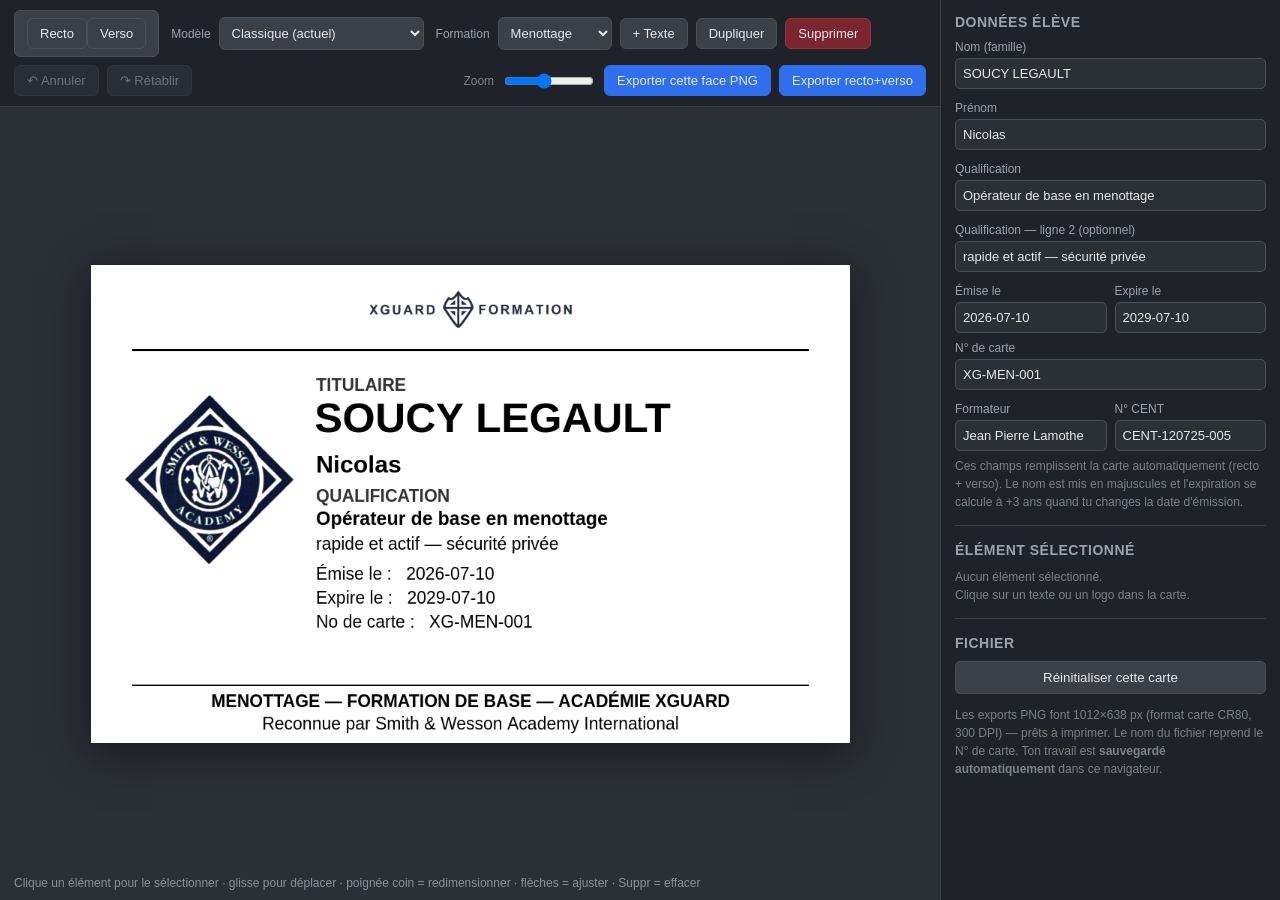
==== cards/index.html @ 050f2b18 "Add XGuard card editor with design gallery + Tier 1 workflow upgrades Land the standalone card edito" ====
<!doctype html>
<html lang="fr">
<head>
<meta charset="utf-8">
<meta name="viewport" content="width=device-width, initial-scale=1">
<title>Éditeur de carte — Académie XGuard</title>
<style>
  * { box-sizing: border-box; }
  body { margin:0; font-family: 'Segoe UI', Arial, sans-serif; background:#2b2f36; color:#e8e8ea; display:flex; height:100vh; overflow:hidden; }
  #left { flex:1; display:flex; flex-direction:column; min-width:0; }
  #topbar { padding:10px 14px; background:#1f2229; display:flex; gap:8px; align-items:center; flex-wrap:wrap; border-bottom:1px solid #3a3f48; }
  #topbar button, #topbar .seg, #topbar select { background:#3a3f48; color:#e8e8ea; border:1px solid #4a4f58; padding:7px 12px; border-radius:6px; cursor:pointer; font-size:13px; }
  #topbar select { padding:7px 8px; }
  #topbar button:hover { background:#4a505b; }
  #topbar button.primary { background:#2f6fed; border-color:#2f6fed; }
  #topbar button.primary:hover { background:#3f7ffd; }
  #topbar button:disabled { opacity:.4; cursor:default; }
  #topbar label.tb { font-size:12px; color:#9aa3af; margin-left:4px; }
  .seg { display:inline-flex; padding:0; overflow:hidden; }
  .seg button { border:none; border-radius:0; margin:0; }
  .seg button.active { background:#2f6fed; }
  #stage { flex:1; display:flex; align-items:center; justify-content:center; overflow:auto; padding:24px; position:relative; }
  #wrap { background:#fff; box-shadow:0 8px 40px rgba(0,0,0,.5); }
  canvas { display:block; }
  #side { width:340px; background:#1f2229; border-left:1px solid #3a3f48; padding:14px; overflow-y:auto; }
  #side h3 { margin:16px 0 10px; font-size:14px; color:#9aa3af; text-transform:uppercase; letter-spacing:.5px; }
  #side h3:first-child { margin-top:0; }
  .row { margin-bottom:12px; }
  .row label { display:block; font-size:12px; color:#9aa3af; margin-bottom:4px; }
  .row input[type=text], .row textarea, .row select { width:100%; background:#2b2f36; border:1px solid #4a4f58; color:#e8e8ea; padding:7px; border-radius:5px; font-size:13px; font-family:inherit; }
  .row input[type=color] { width:100%; height:32px; background:#2b2f36; border:1px solid #4a4f58; border-radius:5px; padding:2px; cursor:pointer; }
  .row textarea { resize:vertical; min-height:48px; }
  .grid2 { display:grid; grid-template-columns:1fr 1fr; gap:8px; }
  .row input[type=range] { width:100%; }
  .chk { display:flex; align-items:center; gap:8px; font-size:13px; color:#cfd4db; }
  .muted { color:#7a828c; font-size:12px; line-height:1.5; }
  .val { font-size:12px; color:#cfd4db; float:right; }
  .danger { background:#7a2530 !important; border-color:#933 !important; }
  hr { border:none; border-top:1px solid #3a3f48; margin:14px 0; }
  #hint { position:absolute; bottom:10px; left:14px; font-size:12px; color:#8a929c; }
  #toast { position:fixed; bottom:18px; left:50%; transform:translateX(-50%); background:#2f6fed; color:#fff; padding:9px 16px; border-radius:8px; font-size:13px; box-shadow:0 6px 24px rgba(0,0,0,.4); opacity:0; transition:opacity .25s; pointer-events:none; z-index:50; }
  #toast.show { opacity:1; }
  #dataForm .grid2 .row { margin-bottom:8px; }
</style>
</head>
<body>
<div id="left">
  <div id="topbar">
    <span class="seg">
      <button id="btnRecto" class="active">Recto</button>
      <button id="btnVerso">Verso</button>
    </span>
    <label class="tb">Modèle</label>
    <select id="tpl" title="Choisir un modèle de carte"></select>
    <label class="tb">Formation</label>
    <select id="fm" title="Choisir la formation / verticale"></select>
    <button id="addText">+ Texte</button>
    <button id="dup">Dupliquer</button>
    <button id="del" class="danger">Supprimer</button>
    <button id="undo" title="Annuler (Ctrl+Z)">↶ Annuler</button>
    <button id="redo" title="Rétablir (Ctrl+Maj+Z)">↷ Rétablir</button>
    <span style="flex:1"></span>
    <span class="muted">Zoom</span>
    <input id="zoom" type="range" min="40" max="120" value="75" style="width:90px">
    <button id="expOne" class="primary">Exporter cette face PNG</button>
    <button id="expBoth" class="primary">Exporter recto+verso</button>
  </div>
  <div id="stage">
    <div id="wrap"><canvas id="cv" width="1012" height="638"></canvas></div>
  </div>
  <div id="hint">Clique un élément pour le sélectionner · glisse pour déplacer · poignée coin = redimensionner · flèches = ajuster · Suppr = effacer</div>
</div>
<div id="side">
  <h3>Données élève</h3>
  <div id="dataForm">
    <div class="row"><label>Nom (famille)</label><input type="text" id="fNom"></div>
    <div class="row"><label>Prénom</label><input type="text" id="fPrenom"></div>
    <div class="row"><label>Qualification</label><input type="text" id="fQualif"></div>
    <div class="row"><label>Qualification — ligne 2 (optionnel)</label><input type="text" id="fQualif2"></div>
    <div class="grid2">
      <div class="row"><label>Émise le</label><input type="text" id="fEmise" placeholder="AAAA-MM-JJ"></div>
      <div class="row"><label>Expire le</label><input type="text" id="fExpire" placeholder="AAAA-MM-JJ"></div>
    </div>
    <div class="row"><label>N° de carte</label><input type="text" id="fCarte"></div>
    <div class="grid2">
      <div class="row"><label>Formateur</label><input type="text" id="fFormateur"></div>
      <div class="row"><label>N° CENT</label><input type="text" id="fCent"></div>
    </div>
    <p class="muted" style="margin-top:-2px">Ces champs remplissent la carte automatiquement (recto + verso). Le nom est mis en majuscules et l'expiration se calcule à +3 ans quand tu changes la date d'émission.</p>
  </div>

  <hr>
  <h3>Élément sélectionné</h3>
  <div id="noSel" class="muted">Aucun élément sélectionné.<br>Clique sur un texte ou un logo dans la carte.</div>
  <div id="props" style="display:none">
    <div class="row" id="rowText">
      <label>Texte</label>
      <textarea id="pText"></textarea>
      <p class="muted" id="fieldNote" style="display:none;margin:4px 0 0">Ce texte est lié à un champ « Données élève ». Modifie-le dans le formulaire ci-dessus.</p>
    </div>
    <div class="row" id="rowSize">
      <label>Taille <span class="val" id="sizeVal"></span></label>
      <input id="pSize" type="range" min="6" max="90" value="20">
    </div>
    <div class="row grid2" id="rowWH" style="display:none">
      <div><label>Largeur</label><input id="pW" type="text"></div>
      <div><label>Hauteur</label><input id="pH" type="text"></div>
    </div>
    <div class="row chk" id="rowLock" style="display:none">
      <input type="checkbox" id="pLock" checked><label for="pLock" style="margin:0">Garder les proportions</label>
    </div>
    <div class="row chk" id="rowBold">
      <input type="checkbox" id="pBold"><label for="pBold" style="margin:0">Gras</label>
    </div>
    <div class="row" id="rowAlign">
      <label>Alignement</label>
      <select id="pAlign"><option value="left">Gauche</option><option value="center">Centré</option><option value="right">Droite</option></select>
    </div>
    <div class="row grid2">
      <div><label>Position X</label><input id="pX" type="text"></div>
      <div><label>Position Y</label><input id="pY" type="text"></div>
    </div>
    <div class="row" id="rowColor">
      <label>Couleur</label>
      <input type="color" id="pColorPick">
    </div>
  </div>
  <hr>
  <h3>Fichier</h3>
  <div class="row"><button id="resetBtn" style="width:100%;background:#3a3f48;color:#e8e8ea;border:1px solid #4a4f58;padding:8px;border-radius:5px;cursor:pointer">Réinitialiser cette carte</button></div>
  <p class="muted">Les exports PNG font 1012×638 px (format carte CR80, 300 DPI) — prêts à imprimer. Le nom du fichier reprend le N° de carte. Ton travail est <b>sauvegardé automatiquement</b> dans ce navigateur.</p>
</div>
<div id="toast"></div>

<script>
const XG = "[data-uri]";
const SW = "[data-uri]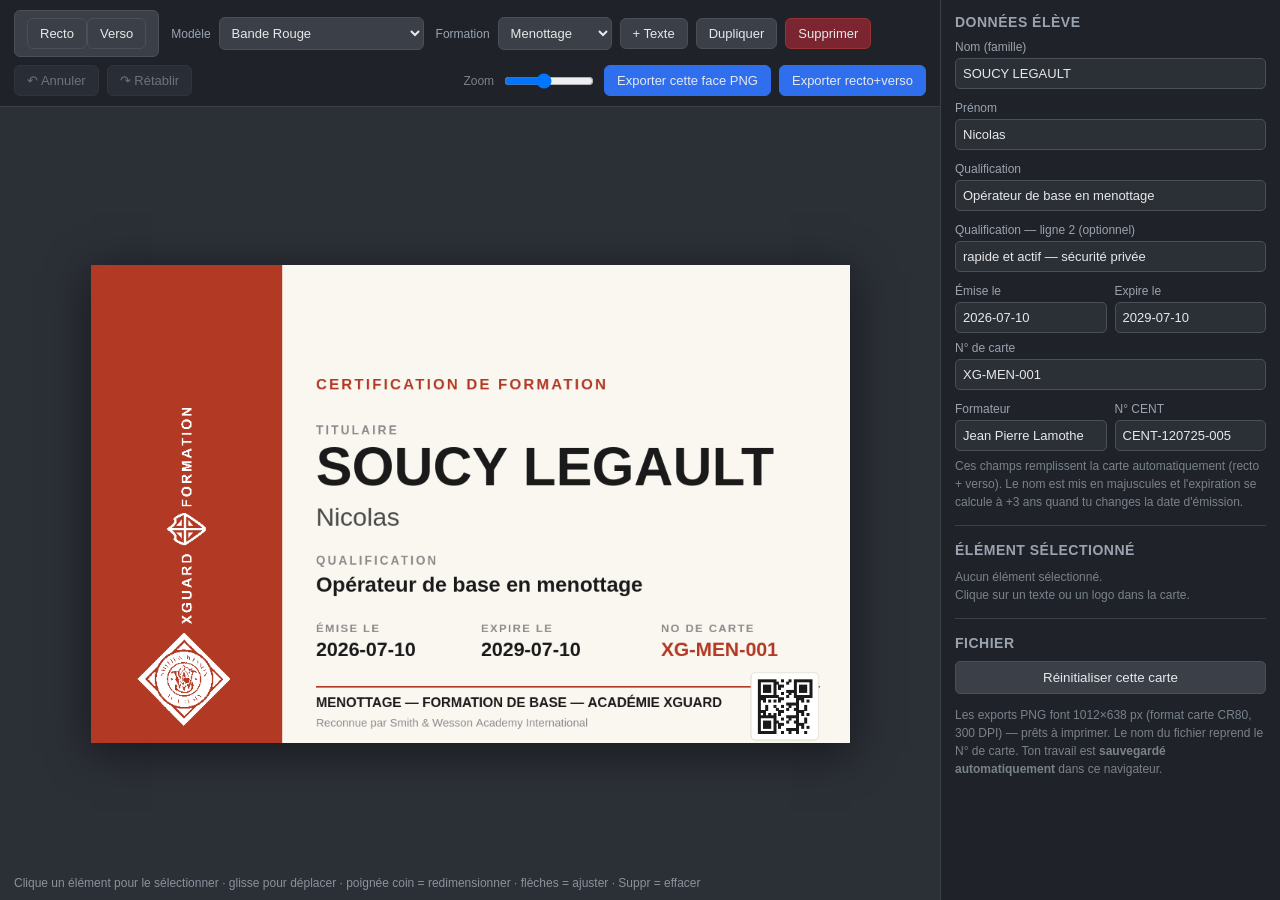
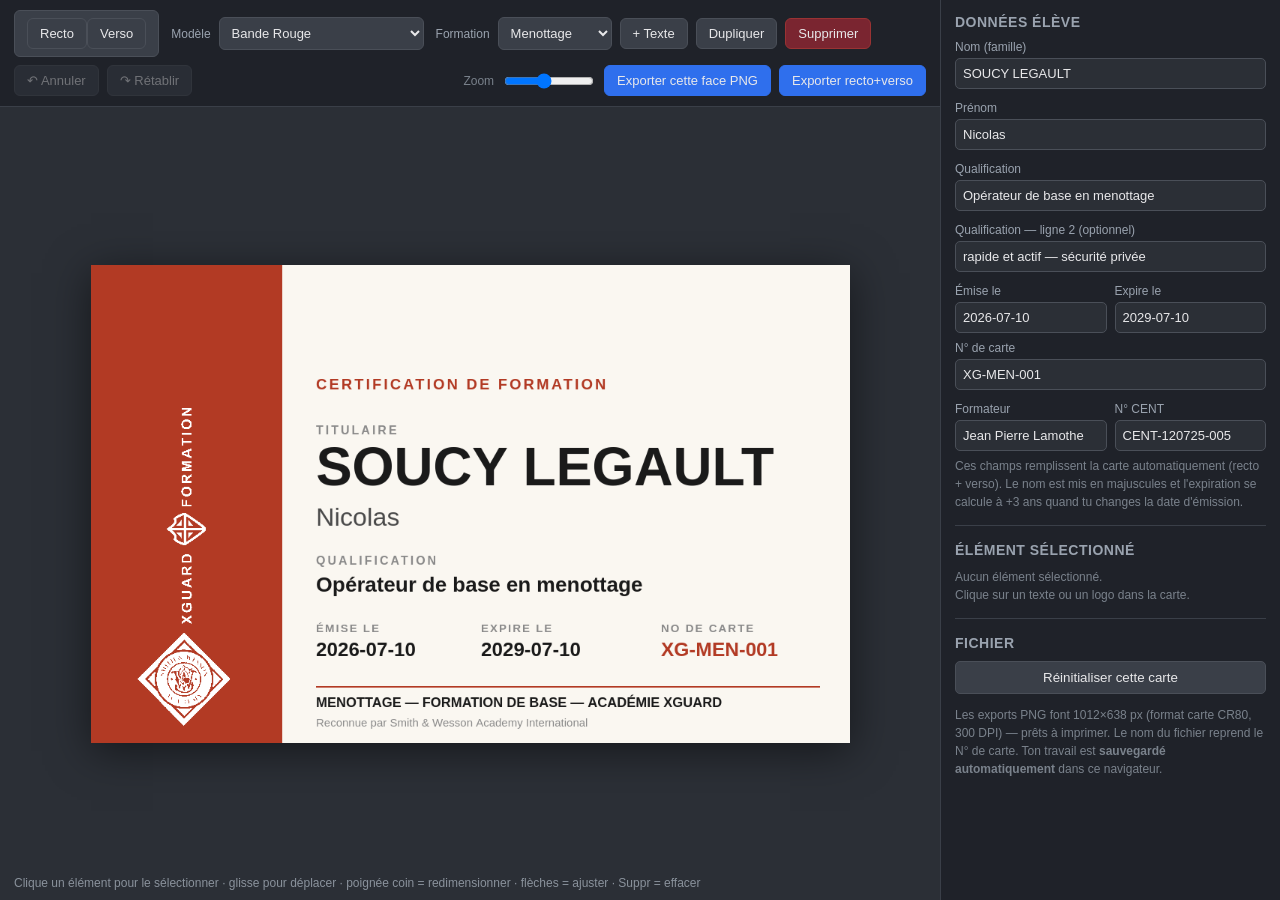
